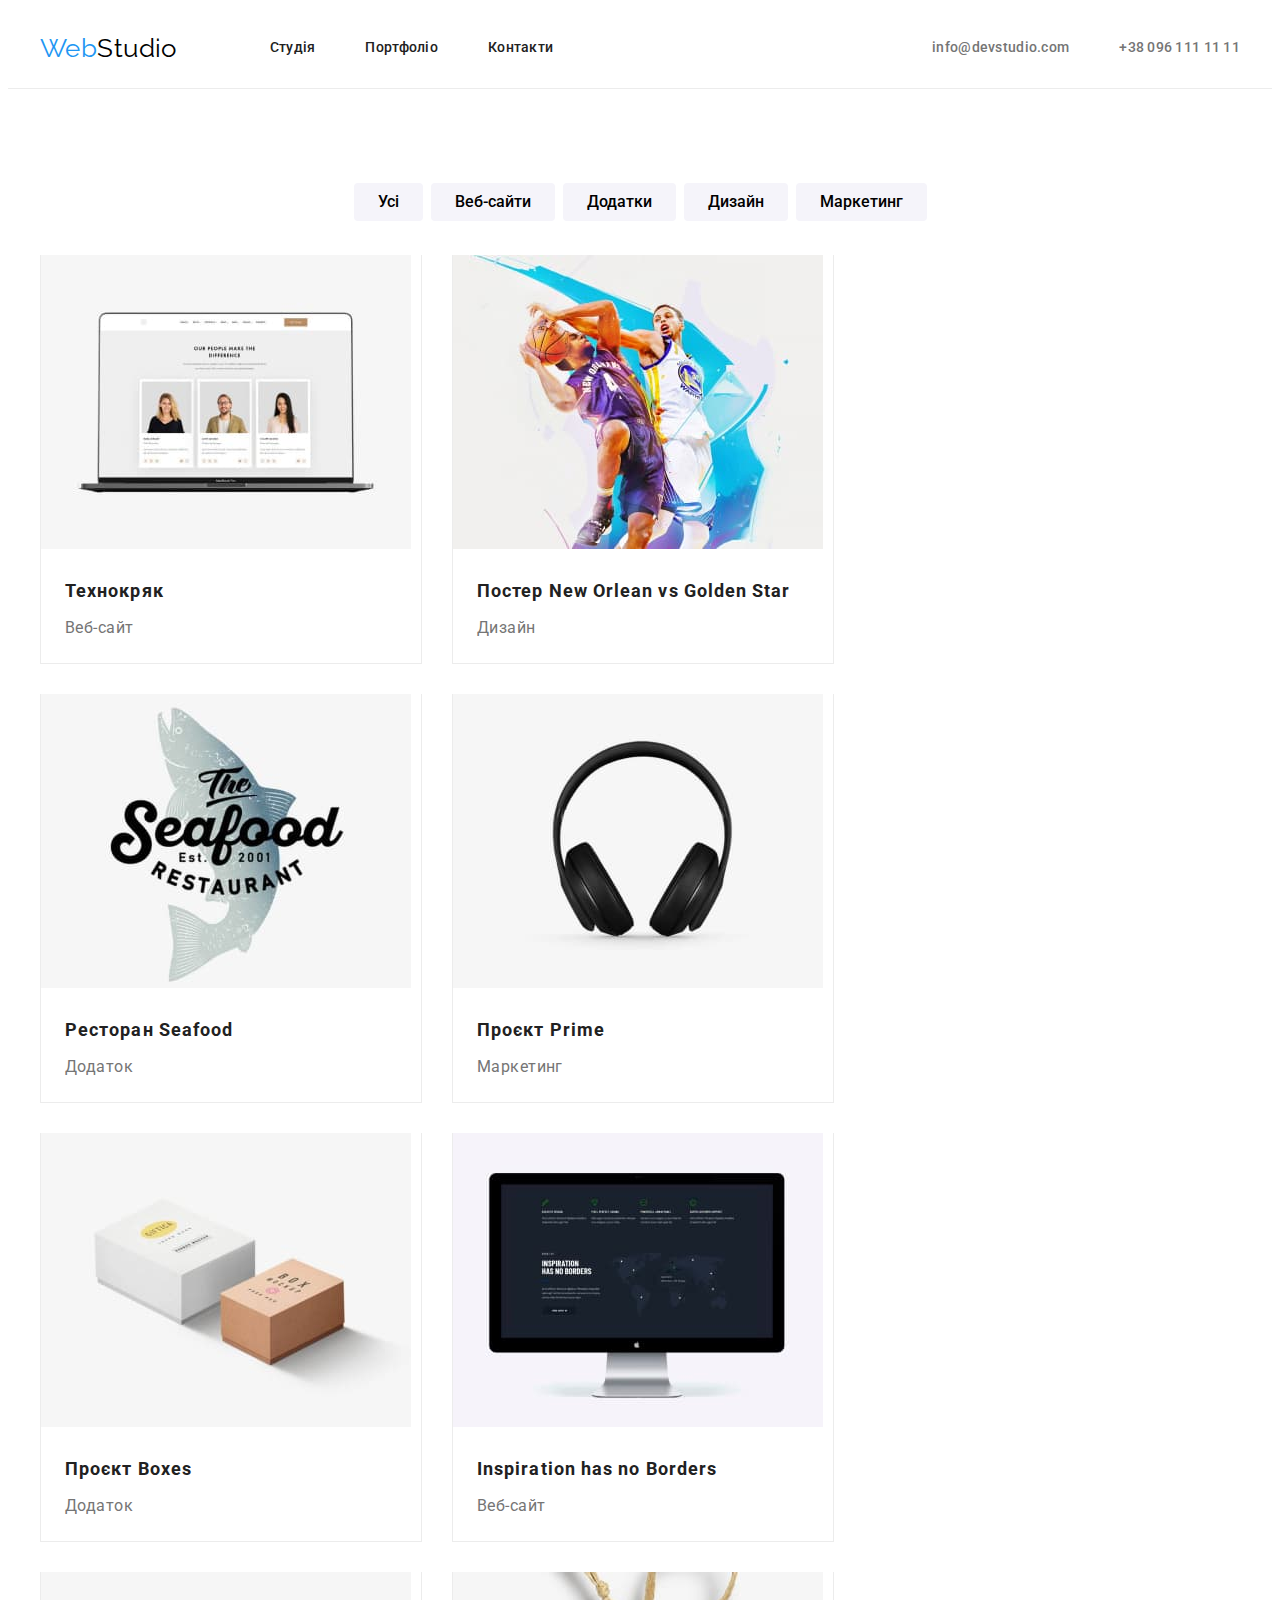
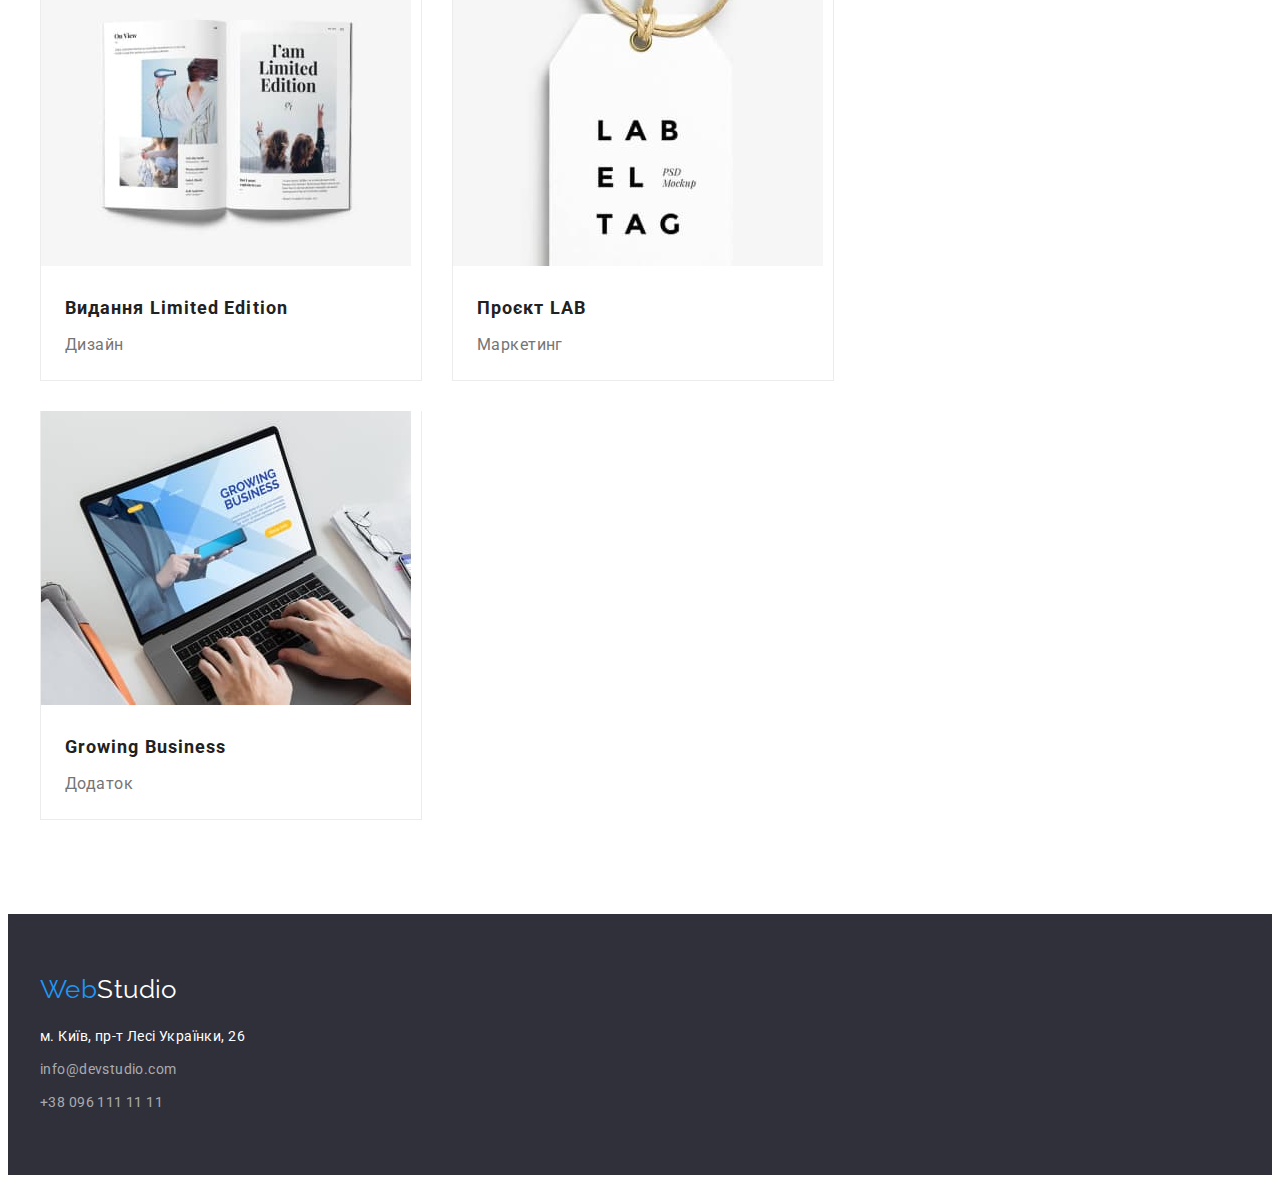
==== portfolio.html @ f12af6ff "homework3" ====
<!DOCTYPE html>
<html lang="uk">

<head>
    <meta charset="UTF-8">
    <meta http-equiv="X-UA-Compatible" content="IE=edge">
    <meta name="viewport" content="width=device-width, initial-scale=1.0">
    <link rel="preconnect" href="https://fonts.googleapis.com">
    <link rel="preconnect" href="https://fonts.gstatic.com" crossorigin>
    <link href="https://fonts.googleapis.com/css2?family=Raleway:wght@700&family=Roboto:wght@400;500;700;900&display=swap"
        rel="stylesheet">
    <link rel="stylesheet" href="https://cdnjs.cloudflare.com/ajax/libs/modern-normalize/1.1.0/modern-normalize.min.css"
        integrity="sha512-wpPYUAdjBVSE4KJnH1VR1HeZfpl1ub8YT/NKx4PuQ5NmX2tKuGu6U/JRp5y+Y8XG2tV+wKQpNHVUX03MfMFn9Q=="
        crossorigin="anonymous" referrerpolicy="no-referrer"/>
    <link rel="stylesheet" href="./css/styles.css">
    <title>WebStudio</title>
</head>

<body>
    <!--Шапка-->
    <header class="header">
        <div class="container">
            <a class="logo" href="./index.html">Web<span>Studio</span></a>
            <nav class="nav-menu">
                <ul class="links">
                    <li class="item"><a class="nav-link" href="./index.html">Студія</a></li>
                    <li class="item"><a class="nav-link" href="./portfolio.html">Портфоліо</a></li>
                    <li class="item"><a class="nav-link" href="#">Контакти</a></li>
                </ul>
            </nav>
            <ul class="contact-links">
                <li class="item"><a class="contact-link" href="mailto:info@devstudio.com">info@devstudio.com</a>
                <li class="item"><a class="contact-link" href="tel:+380961111111">+38 096 111 11 11</a>
            </ul>
        </div>
    </header>
    <main>
    <!--Основна частина-->
    <section class="projects">
        <div class="container">
        <h1 class="visually-hidden">Кнопки</h1>
        <ul class="projects-btn">
            <li><button class="item-btn" type="button">Усі</button></li>
            <li><button class="item-btn" type="button">Веб-сайти</button></li>
            <li><button class="item-btn" type="button">Додатки</button></li>
            <li><button class="item-btn" type="button">Дизайн</button></li>
            <li><button class="item-btn" type="button">Маркетинг</button></li>
        </ul>
        <h2 class="visually-hidden">Проекти</h2>
        <ul class="project-cards">
            <li class="project-card">
                <img src="./img/tehnokryak.jpg" alt="Технокряк" width="370" height="294">
                <h3 class="project-title">Технокряк</h3>
                <p class="project-type">Веб-сайт</p>
            </li>
            <li class="project-card">
                <img src="./img/basketball.jpg" alt="Баскетбол" width="370" height="294">
                <h3 class="project-title">Постер New Orlean vs Golden Star</h3>
                <p class="project-type">Дизайн</p>
            </li>
            <li class="project-card">
                <img src="./img/seafood.jpg" alt="Ресторан" width="370" height="294">
                <h3 class="project-title">Ресторан Seafood</h3>
                <p class="project-type">Додаток</p>
            </li>
            <li class="project-card">
                <img src="./img/prime.jpg" alt="Навушники" width="370" height="294">
                <h3 class="project-title">Проєкт Prime</h3>
                <p class="project-type">Маркетинг</p>
            </li>
            <li class="project-card">
                <img src="./img/boxes.jpg" alt="Коробки" width="370" height="294">
                <h3 class="project-title">Проєкт Boxes</h3>
                <p class="project-type">Додаток</p>
            </li>
            <li class="project-card">
                <img src="./img/inspiration.jpg" alt="Монітор" width="370" height="294">
                <h3 class="project-title">Inspiration has no Borders</h3>
                <p class="project-type">Веб-сайт</p>
            </li>
            <li class="project-card">
                <img src="./img/limited.jpg" alt="Журнал" width="370" height="294">
                <h3 class="project-title">Видання Limited Edition</h3>
                <p class="project-type">Дизайн</p>
            </li>
            <li class="project-card">
                <img src="./img/lab.jpg" alt="Бірка" width="370" height="294">
                <h3 class="project-title">Проєкт LAB</h3>
                <p class="project-type">Маркетинг</p>
            </li>
            <li class="project-card">
                <img src="./img/business.jpg" alt="Ноутбук" width="370" height="294">
                <h3 class="project-title">Growing Business</h3>
                <p class="project-type">Додаток</p>
            </li>
        </ul>
        </div>
    </section>
    </main>
    <!--Футер-->
    <footer class="footer">
        <div class="container">
            <a class="logo-footer" href="./index.html">Web<span>Studio</span></a>
            <address class="address">
                <ul>
                    <li><a class="contact" href="https://goo.gl/maps/UYQvhBEnPJz3JGaJ8" target="_blank" 
                        rel="noopener noreferrer nofollow">м. Київ, пр-т Лесі Українки, 26</a></li>
                    <li><a class="contact-info" href="mailto:info@devstudio.com">info@devstudio.com</a>
                    <li><a class="contact-info" href="tel:+380961111111">+38 096 111 11 11</a>
                </ul>
            </address>
        </div>
    </footer>
</body>
</html>
---- css/styles.css ----
:root {
    --main-color: #212121;
    --second-color: #ffffff;
    --third-color: #757575;
    --main-btn-color: #2196F3;
    --line-color: #ececec;

    --main-font: 'Roboto', sans-serif;
}
body {
    font-family: var(--main-font);
    font-size: 14px;
    line-height: 1.14;
    color: var(--main-color);
    background-color: var(--second-color);
    letter-spacing: 0.03em;
}
a {
    text-decoration: none;
    color: inherit;
}
ul {
    padding: 0;
    margin: 0;
    list-style: none;
}
p,
h1,
h2,
h3,
h4,
h5,
h6 {
    margin: 0;
}
address {
    font-style: normal;
}
.container {
    width: 1200px;
    padding-left: 15px;
    padding-right: 15px;
    margin-left: auto;
    margin-right: auto;
}

/* -----------HEADER----------- */
.logo {
    font-family: 'Raleway', sans-serif;
    font-size: 26px;
    line-height: 1.19;
    color: var(--main-btn-color);
    margin-right: 93px;
}
.logo>span {
    color: #000000;
}
.nav-link {
    display: block;
    padding: 32px 0;
    font-weight: 500;
    font-size: 14px;
    line-height: 1.14;
    letter-spacing: 0.02em;
}
.links .nav-link:hover,
.links .nav-link:focus {
    color: var(--main-btn-color);
}
.links .nav-link:active {
    color: var(--main-btn-color);
}
.contact-link {
    display: block;
    font-weight: 500;
    font-size: 14px;
    line-height: 1.14;
    letter-spacing: 0.02em;
    color: var(--third-color);
}
.links .item:not(:last-child),
.contact-links .item:not(:last-child) {
    margin-right: 50px;
}
.contact-link:hover,
.contact-link:focus {
    color: var(--main-btn-color);
}
.header {
    border-bottom: 1px solid var(--line-color);
}
.header .container {
    display: flex;
    align-items: center;
}
.nav-menu {
    display: flex;
    align-items: center;
}
.links {
    display: flex;
}
.contact-links {
    display: flex;
    margin-left: auto;
}

/* -----------HERO----------- */
.hero {
    background-color: #2F303A;
    padding: 200px 0;
    text-align: center;
}
.hero-title {
    font-weight: 900;
    font-size: 44px;
    line-height: 1.36;
    text-align: center;
    letter-spacing: 0.06em;
    text-transform: uppercase;
    color: var(--second-color);
    margin-left: auto;
    margin-right: auto;
    margin-bottom: 30px;
    width: 696px;
}
.hero-button {
    font-family: 'Roboto';
    font-weight: 700;
    font-size: 16px;
    line-height: 1.88;
    letter-spacing: 0.06em;
    color: var(--second-color);
    border-color: var(--main-btn-color);
    padding: 10px 32px;
    background-color: var(--main-btn-color);
    cursor: pointer;
    border-radius: 4px;
}
.hero-button:hover,
.hero-button:focus {
    color: var(--main-btn-color);
    background-color: var(--second-color);
    border-color: var(--main-btn-color);
}

/* -----------FEATURES----------- */
.visually-hidden {
    position: absolute;
    width: 1px;
    height: 1px;
    margin: -1px;
    border: 0;
    padding: 0;
    white-space: nowrap;
    overflow: hidden;
}
.work {
    background-color: var(--second-color);
    text-align: start;
    padding: 94px 0;
}
.work-center {
    display: flex;
}
.work-center>li {
    width: 270px;
}
.work-center>li:not(:last-child) {
    margin-right: 30px;
}
.work-title {
    font-weight: 700;
    font-size: 14px;
    line-height: 1.14;
    text-transform: uppercase;
    margin-bottom: 10px;
}
.work-text {
    font-size: 14px;
    line-height: 1.71;
    color: var(--third-color);
}

/* -----------Work----------- */
.work2 {
    background-color: var(--second-color);
    text-align: start;
}
.section-title {
    font-weight: 700;
    font-size: 36px;
    line-height: 1.17;
    text-align: center;
    margin-bottom: 50px;
}
.work-img {
    display: flex;
}
.work-img>li:not(:last-child) {
    margin-right: 30px;
    margin-bottom: 94px;
}
/* -----------Team----------- */
.section-team {
    background-color: #F5F4FA;
    padding: 94px 0;
}
.team-worker {
    display: flex;
}
.team-worker>li {
    text-align: center;
    width: 270px;
    background-color: var(--second-color);
    border-radius: 0px 0px 4px 4px;
}
.team-worker>li:not(:last-child) {
    margin-right: 30px;
}
.team {
    font-weight: 700;
    font-size: 36px;
    line-height: 1.17;
    text-align: center;
}
.team-name {
    font-weight: 500;
    font-size: 16px;
    line-height: 1.19;
    margin-top: 30px;
}
.team-position {
    margin-top: 10px;
    margin-bottom: 30px;
    font-size: 16px;
    line-height: 1.19;
    color: var(--third-color)
    
}

/* -----------MAIN----------- */
.projects {
    background-color: var(--second-color);
    padding: 94px 0;
}
.projects-btn {
    display: flex;
    justify-content: center;
}
.projects-btn>li:not(:last-child) {
    margin-right: 8px;
}
.item-btn {
    font-family: 'Roboto';
    padding: 4px 22px;
    font-weight: 500;
    font-size: 16px;
    line-height: 1.62;
    background: #F5F4FA;
    cursor: pointer;
    border-color: transparent;
    border-radius: 4px;
}
.item-btn:hover,
.item-btn:focus {
    color: var(--second-color);
    background: var(--main-btn-color);
}
.project-cards {
    display: flex;
    flex-wrap: wrap;
    margin-top: 34px;
    gap: 30px;
}
.project-card {
    width: calc((100% - 60px) / 3);
    background-color: var(--second-color);
    border-left: 1px solid var(--line-color);
    border-right: 1px solid var(--line-color);
    border-bottom: 1px solid var(--line-color);
}
.project-title {
    margin-top: 20px;
    margin-left: 24px;
    font-weight: 700;
    font-size: 18px;
    line-height: 2;
    letter-spacing: 0.06em;
}
.project-type {
    margin-bottom: 20px;
    margin-left: 24px;
    margin-top: 4px;
    font-size: 16px;
    line-height: 1.88;
    color: var(--third-color)
}

/* -----------FOOTER----------- */
.footer {
    background-color: #2F303A;
    padding: 60px 0;
}
.address {
    margin-top: 20px;
}
.address>ul>li:not(:last-child) {
    margin-bottom: 9px;
}
.logo-footer {
    font-family: 'Raleway', sans-serif;
    font-size: 26px;
    line-height: 1.19;
    color: var(--main-btn-color);
}
.logo-footer>span {
    color: var(--second-color);
}
.footer> .container>ul>li {
    margin-top: 9px;
}
.contact{
    font-weight: 400;
    font-size: 14px;
    line-height: 1.71;
    color: var(--second-color);
}
.contact-info {
    font-weight: 400;
    font-size: 14px;
    line-height: 1.71;
    color: rgba(255, 255, 255, 0.6);
}
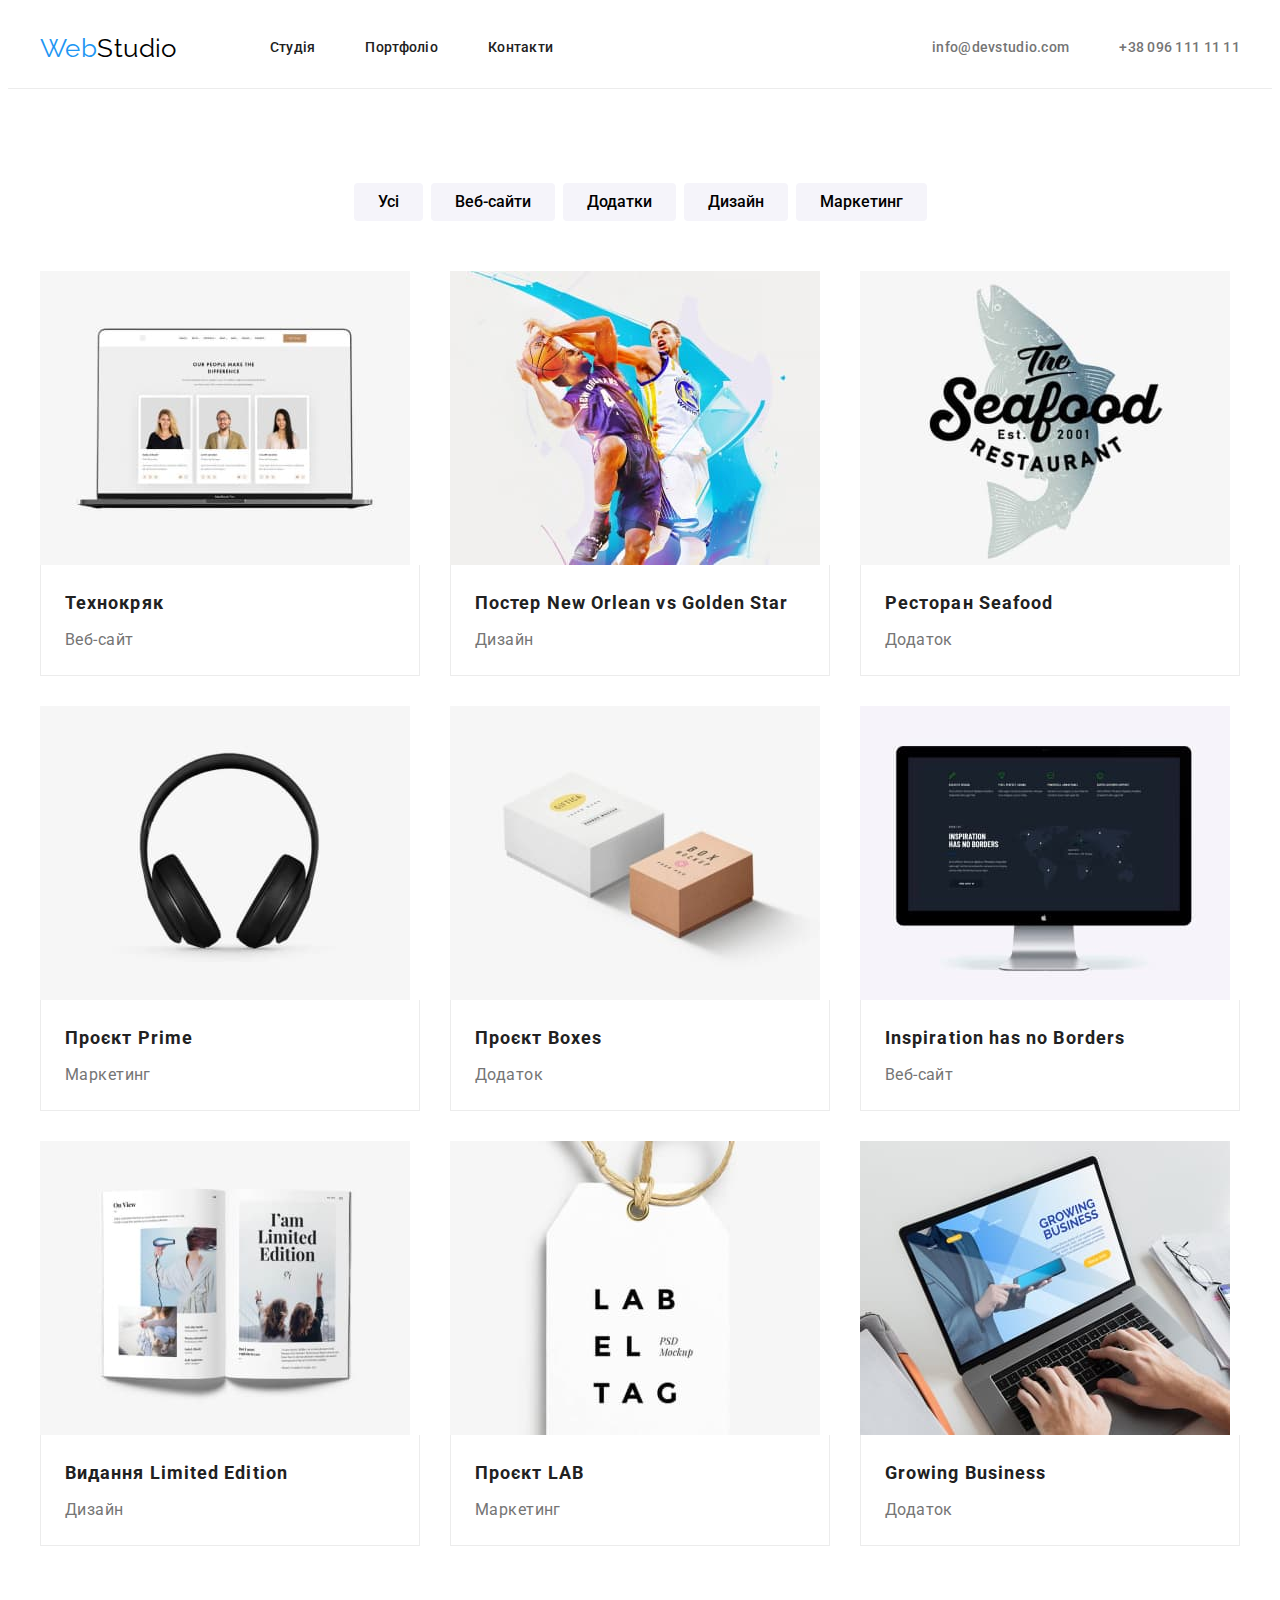
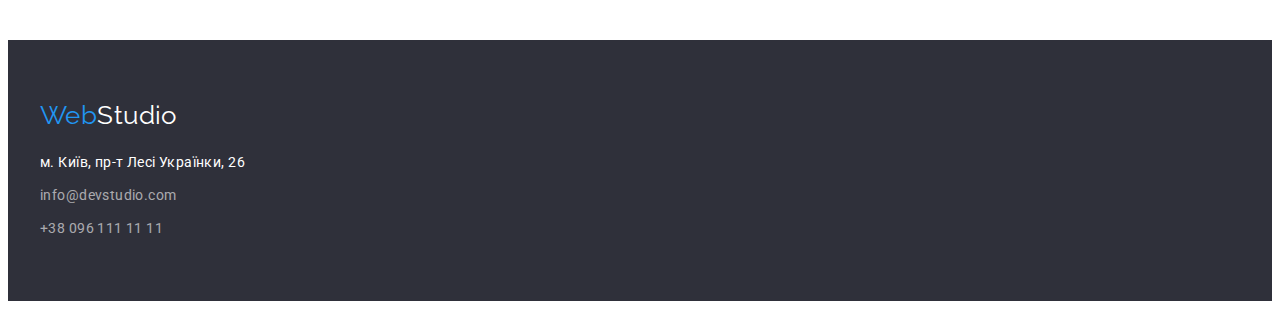
==== commit 0631debe: "доопрацьоване дз" ====
--- a/portfolio.html
+++ b/portfolio.html
@@ -36,7 +36,7 @@
     </header>
     <main>
     <!--Основна частина-->
-    <section class="projects">
+    <section class="section">
         <div class="container">
         <h1 class="visually-hidden">Кнопки</h1>
         <ul class="projects-btn">
@@ -50,48 +50,66 @@
         <ul class="project-cards">
             <li class="project-card">
                 <img src="./img/tehnokryak.jpg" alt="Технокряк" width="370" height="294">
-                <h3 class="project-title">Технокряк</h3>
-                <p class="project-type">Веб-сайт</p>
+                <div class="card-item">
+                    <h3 class="project-title">Технокряк</h3>
+                    <p class="project-type">Веб-сайт</p>
+                </div>
             </li>
             <li class="project-card">
                 <img src="./img/basketball.jpg" alt="Баскетбол" width="370" height="294">
-                <h3 class="project-title">Постер New Orlean vs Golden Star</h3>
-                <p class="project-type">Дизайн</p>
+                <div class="card-item">
+                    <h3 class="project-title">Постер New Orlean vs Golden Star</h3>
+                    <p class="project-type">Дизайн</p>
+                </div>
             </li>
             <li class="project-card">
                 <img src="./img/seafood.jpg" alt="Ресторан" width="370" height="294">
-                <h3 class="project-title">Ресторан Seafood</h3>
-                <p class="project-type">Додаток</p>
+                <div class="card-item">
+                    <h3 class="project-title">Ресторан Seafood</h3>
+                    <p class="project-type">Додаток</p>
+                </div>
             </li>
             <li class="project-card">
                 <img src="./img/prime.jpg" alt="Навушники" width="370" height="294">
-                <h3 class="project-title">Проєкт Prime</h3>
-                <p class="project-type">Маркетинг</p>
+                <div class="card-item">
+                    <h3 class="project-title">Проєкт Prime</h3>
+                    <p class="project-type">Маркетинг</p>
+                </div>
             </li>
             <li class="project-card">
                 <img src="./img/boxes.jpg" alt="Коробки" width="370" height="294">
-                <h3 class="project-title">Проєкт Boxes</h3>
-                <p class="project-type">Додаток</p>
+                <div class="card-item">
+                    <h3 class="project-title">Проєкт Boxes</h3>
+                    <p class="project-type">Додаток</p>
+                </div>
             </li>
             <li class="project-card">
                 <img src="./img/inspiration.jpg" alt="Монітор" width="370" height="294">
-                <h3 class="project-title">Inspiration has no Borders</h3>
-                <p class="project-type">Веб-сайт</p>
+                <div class="card-item">
+                    <h3 class="project-title">Inspiration has no Borders</h3>
+                    <p class="project-type">Веб-сайт</p>
+                </div>
             </li>
             <li class="project-card">
                 <img src="./img/limited.jpg" alt="Журнал" width="370" height="294">
-                <h3 class="project-title">Видання Limited Edition</h3>
-                <p class="project-type">Дизайн</p>
+                <div class="card-item">
+                    <h3 class="project-title">Видання Limited Edition</h3>
+                    <p class="project-type">Дизайн</p>
+                </div>
             </li>
             <li class="project-card">
                 <img src="./img/lab.jpg" alt="Бірка" width="370" height="294">
-                <h3 class="project-title">Проєкт LAB</h3>
-                <p class="project-type">Маркетинг</p>
+                <div class="card-item">
+                    <h3 class="project-title">Проєкт LAB</h3>
+                    <p class="project-type">Маркетинг</p>
+                </div>
             </li>
             <li class="project-card">
                 <img src="./img/business.jpg" alt="Ноутбук" width="370" height="294">
-                <h3 class="project-title">Growing Business</h3>
-                <p class="project-type">Додаток</p>
+                <div class="card-item">
+                    <h3 class="project-title">Growing Business</h3>
+                    <p class="project-type">Додаток</p>
+                </div>
             </li>
         </ul>
         </div>
--- a/css/styles.css
+++ b/css/styles.css
@@ -23,6 +23,9 @@
     padding: 0;
     margin: 0;
     list-style: none;
+}
+img {
+    display: block;
 }
 p,
 h1,
@@ -44,6 +47,7 @@
     margin-right: auto;
 }
 
+
 /* -----------HEADER----------- */
 .logo {
     font-family: 'Raleway', sans-serif;
@@ -106,6 +110,10 @@
 }
 
 /* -----------HERO----------- */
+.section {
+    padding-top: 94px;
+    padding-bottom: 94px;
+}
 .hero {
     background-color: #2F303A;
     padding: 200px 0;
@@ -155,11 +163,7 @@
     white-space: nowrap;
     overflow: hidden;
 }
-.work {
-    background-color: var(--second-color);
-    text-align: start;
-    padding: 94px 0;
-}
+
 .work-center {
     display: flex;
 }
@@ -183,28 +187,22 @@
 }
 
 /* -----------Work----------- */
-.work2 {
-    background-color: var(--second-color);
-    text-align: start;
-}
 .section-title {
-    font-weight: 700;
+    padding-top: 0;
     font-size: 36px;
     line-height: 1.17;
     text-align: center;
-    margin-bottom: 50px;
+    margin-bottom: 50px; 
 }
 .work-img {
     display: flex;
 }
 .work-img>li:not(:last-child) {
     margin-right: 30px;
-    margin-bottom: 94px;
 }
 /* -----------Team----------- */
-.section-team {
+.teams {
     background-color: #F5F4FA;
-    padding: 94px 0;
 }
 .team-worker {
     display: flex;
@@ -219,20 +217,23 @@
     margin-right: 30px;
 }
 .team {
-    font-weight: 700;
     font-size: 36px;
     line-height: 1.17;
     text-align: center;
+    margin-bottom: 50px;
+    padding-top: 0;
+}
+.team-card {
+    padding-top: 30px;
+    padding-bottom: 30px;
 }
 .team-name {
     font-weight: 500;
     font-size: 16px;
     line-height: 1.19;
-    margin-top: 30px;
 }
 .team-position {
     margin-top: 10px;
-    margin-bottom: 30px;
     font-size: 16px;
     line-height: 1.19;
     color: var(--third-color)
@@ -240,10 +241,6 @@
 }
 
 /* -----------MAIN----------- */
-.projects {
-    background-color: var(--second-color);
-    padding: 94px 0;
-}
 .projects-btn {
     display: flex;
     justify-content: center;
@@ -270,27 +267,25 @@
 .project-cards {
     display: flex;
     flex-wrap: wrap;
-    margin-top: 34px;
+    margin-top: 50px;
     gap: 30px;
 }
 .project-card {
     width: calc((100% - 60px) / 3);
     background-color: var(--second-color);
+}
+.card-item {
+    padding: 20px 24px;
     border-left: 1px solid var(--line-color);
     border-right: 1px solid var(--line-color);
     border-bottom: 1px solid var(--line-color);
 }
 .project-title {
-    margin-top: 20px;
-    margin-left: 24px;
-    font-weight: 700;
     font-size: 18px;
     line-height: 2;
     letter-spacing: 0.06em;
 }
 .project-type {
-    margin-bottom: 20px;
-    margin-left: 24px;
     margin-top: 4px;
     font-size: 16px;
     line-height: 1.88;
